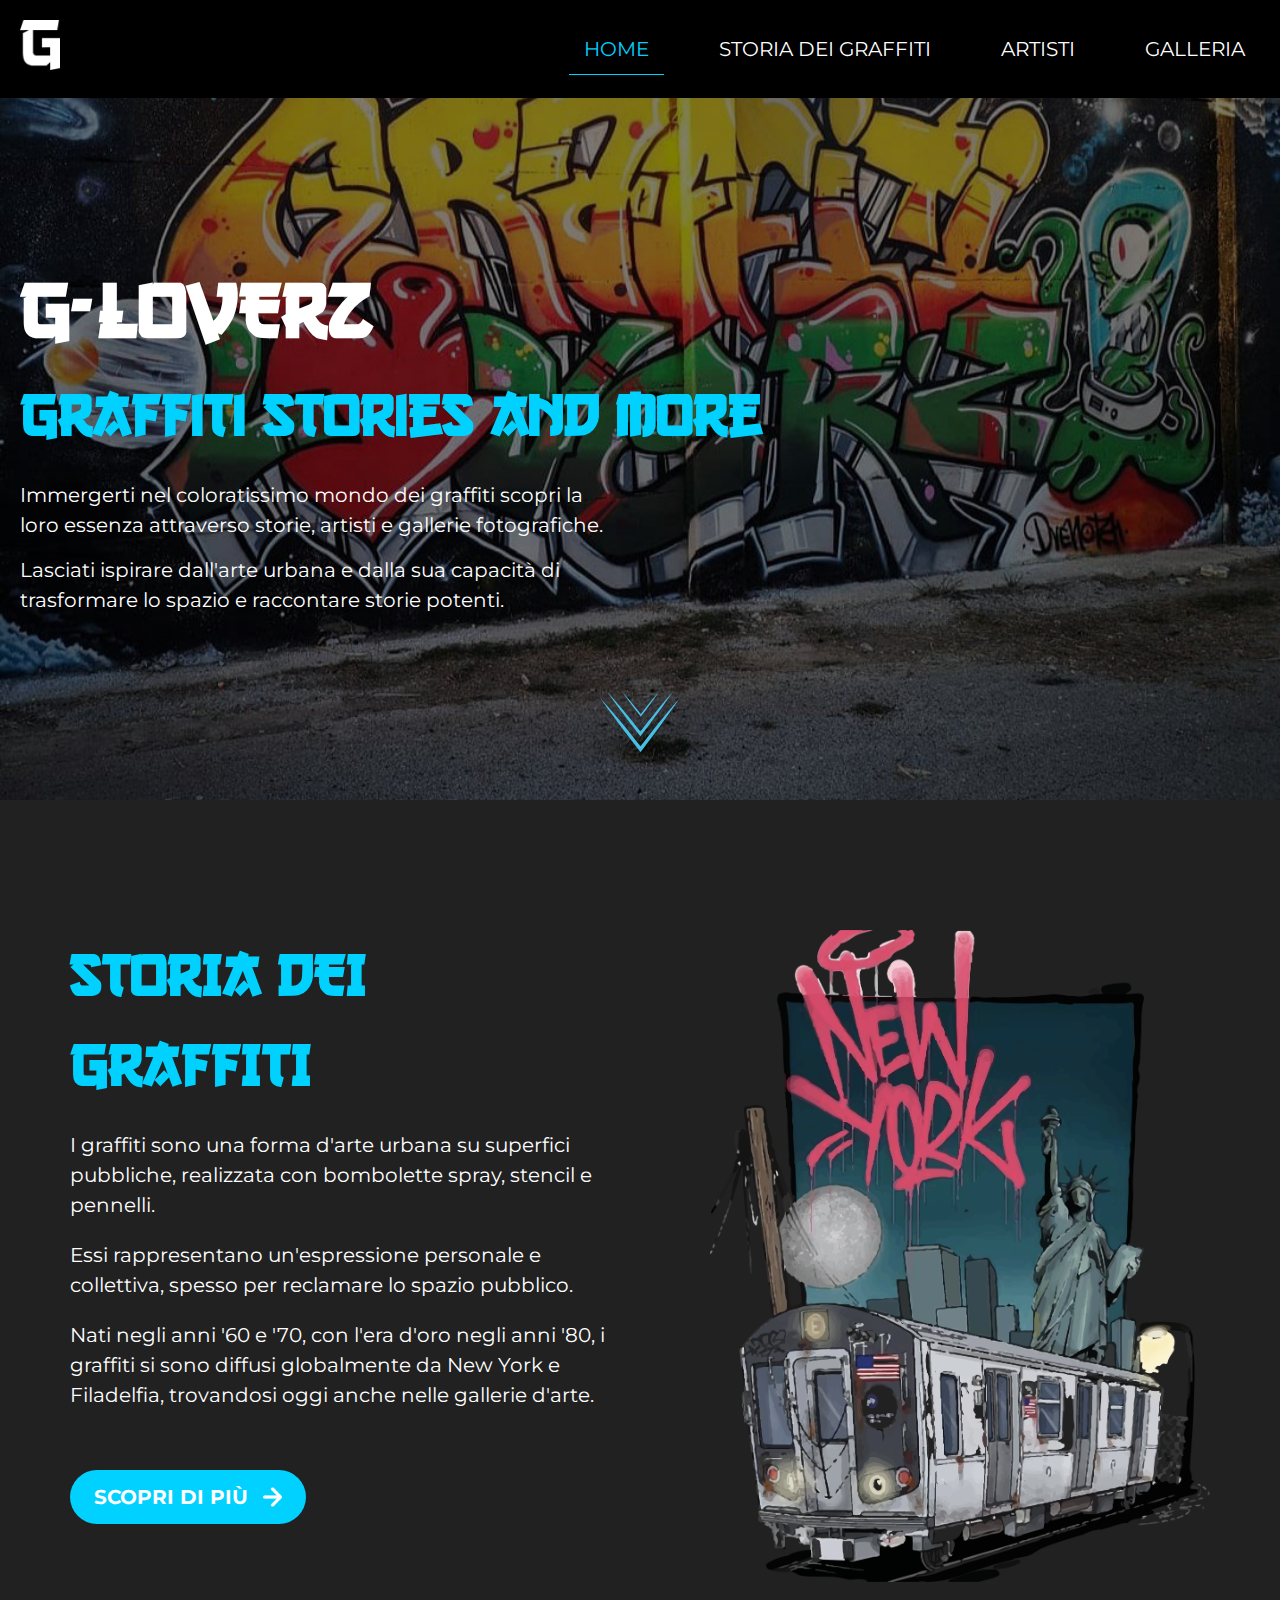
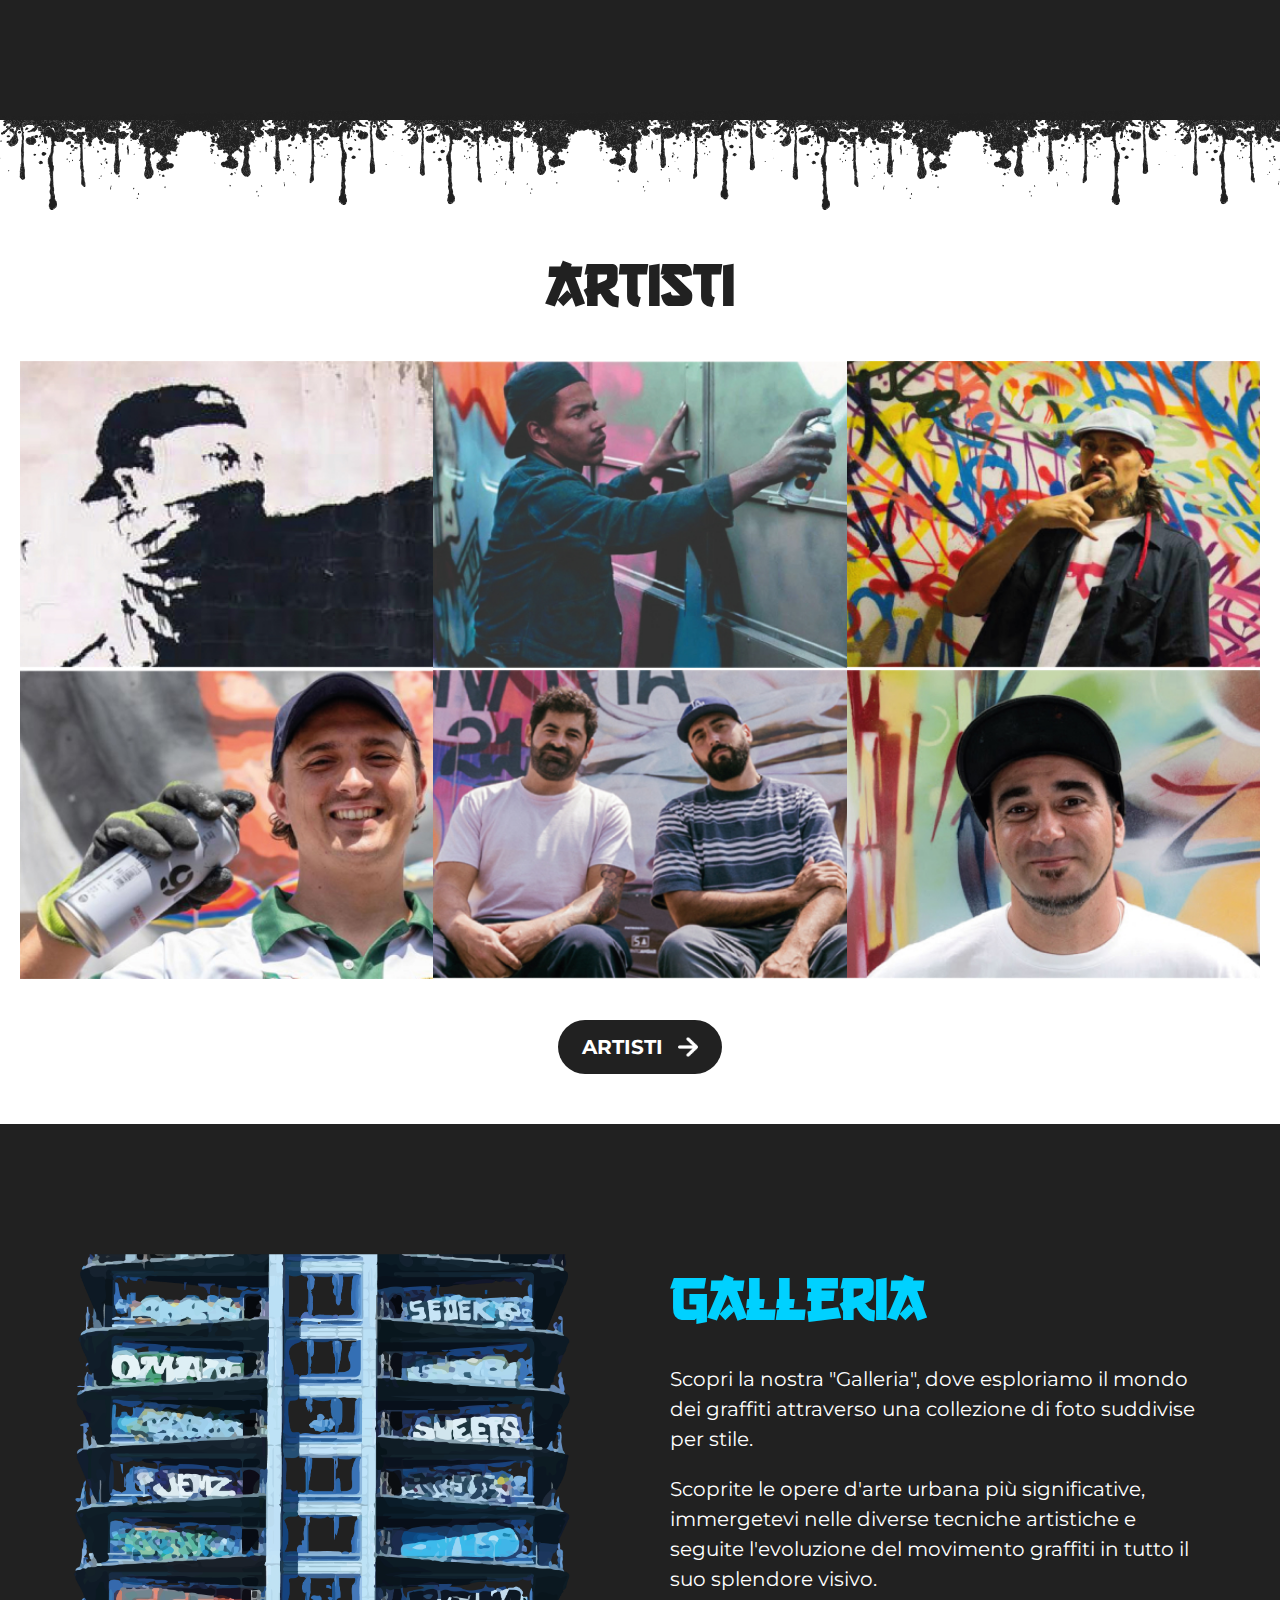
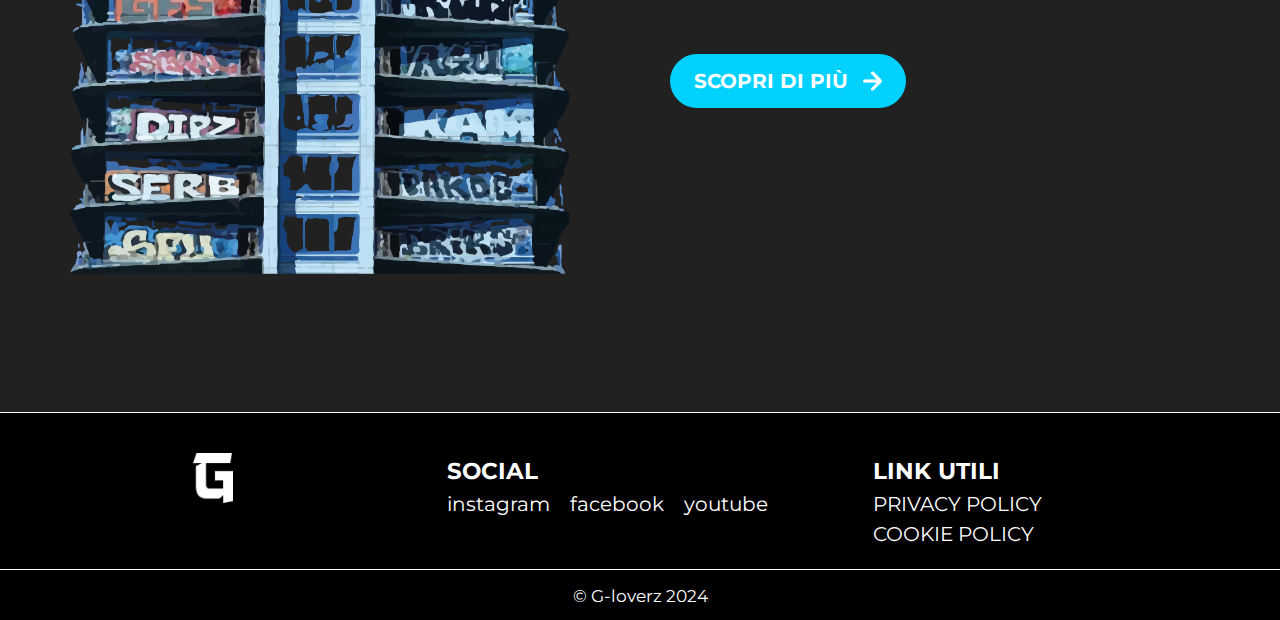
==== index.html @ 23b56a64 "Initial commit" ====
<!DOCTYPE html>
<html lang="en">

<head>
    <meta charset="UTF-8">
    <meta name="viewport" content="width=device-width, initial-scale=1.0">
    <title>G-Loverz</title>
    <link rel="preconnect" href="https://fonts.googleapis.com">
    <link rel="preconnect" href="https://fonts.gstatic.com" crossorigin>
    <link
        href="https://fonts.googleapis.com/css2?family=Inter:wght@100..900&family=Montserrat:ital,wght@0,100..900;1,100..900&display=swap"
        rel="stylesheet">
    <link rel="stylesheet" href="css/style.css">
</head>

<body>
    <header>
        <div class="container">
            <div class="inner-header">
                <div class="logo">
                    <a href="/"><img src="img/logo.png" alt=""></a>
                </div>
                <nav>
                    <ul class="menu">
                        <li class="menu-item active"><a href="">Home</a></li>
                        <li class="menu-item"><a href="">Storia dei graffiti</a></li>
                        <li class="menu-item"><a href="/artisti.html">Artisti</a></li>
                        <li class="menu-item"><a href="">Galleria</a></li>
                    </ul>
                </nav>
            </div>
        </div>

    </header>

    <main>
        <section class="hero">
            <div class="container">
                <div class="inner-container">
                    <h1 class="titolo">G-LOVERZ</h1>
                    <h2 class="slogan"> Graffiti stories and more</h2>
                    <div class="descrizione">
                        <p>Immergerti nel coloratissimo mondo dei graffiti
                            scopri la loro essenza attraverso storie, artisti
                            e gallerie fotografiche.
                        </p>
                        <p>Lasciati ispirare dall'arte urbana e dalla sua capacità
                            di trasformare lo spazio e raccontare storie potenti.
                        </p>
                        <a class="freccia" href="#sezione-2"><img src="img/Group1.svg" alt=""></a>
                    </div>
                </div>
            </div>
        </section>

        <section id="sezione-2">
            <div class="container">
                <div class="row">
                    <div class="col">
                        <h1 class="titolo2">STORIA DEI GRAFFITI</h1>
                        <p>I graffiti sono una forma d'arte urbana su superfici pubbliche, realizzata con bombolette
                            spray,
                            stencil
                            e pennelli.</p>
                        <p>Essi rappresentano un'espressione personale e collettiva, spesso per reclamare lo spazio
                            pubblico.</p>
                        <p> Nati negli anni '60 e '70, con l'era d'oro negli anni '80, i graffiti si sono diffusi
                            globalmente da New
                            York e Filadelfia, trovandosi oggi anche nelle gallerie d'arte.</p>
                        <a class="button primary" href="#"> <span>scopri di più</span> <img src="img/Vector.png"
                                alt=""></a>
                    </div>
                    <div class="col"><img width="500" src="img/newyork.png" alt=""></div>
                </div>
            </div>
        </section>

        <section class="s-artisti">
            <div class="container">
                <h1 class="t-artisti">artisti</h1>
                <div class="volti">
                    <div><img src="img/banksy.jpg" alt=""></div>
                    <div><img src="img/dondi.jpg" alt=""></div>
                    <div><img src="img/flycat.jpg" alt=""></div>
                    <div><img src="img/jorit.jpg" alt=""></div>
                    <div><img src="img/pichiavo.jpg" alt=""></div>
                    <div><img src="img/wany.jpg" alt=""></div>
                </div>
                <div class="button-center">
                    <a class="button black" href="/artisti.html"> <span>artisti</span> <img src="img/Vector.png"
                            alt=""></a>
                </div>
            </div>


        </section>

        <section id="sezione-4">
            <div class="container">
                <div class="row inverse">
                    <div class="col">
                        <h1 class="titolo2">galleria</h1>
                        <p>Scopri la nostra "Galleria", dove esploriamo il mondo dei graffiti attraverso una collezione
                            di foto suddivise per
                            stile. </p>
                        <p>Scoprite le opere d'arte urbana più significative, immergetevi nelle diverse tecniche
                            artistiche e seguite l'evoluzione del movimento graffiti in tutto il suo splendore visivo.
                        </p>
                        <a class="button primary" href="#"> <span>scopri di più</span> <img src="img/Vector.png"
                                alt=""></a>
                    </div>
                    <div class="col"><img width="500" src="img/palazzo.png" alt=""></div>
                </div>
            </div>
        </section>

      

    </main>
    <footer>
           
        <div class="row">
        
            <div class="col">
                <div class="logo">
                    <a href="/"><img src="img/logo.png" alt=""></a>
                </div>
            </div>
            <div class="col">
                <h3>social</h3>
                <div class="social-icons">
                    <a href="#">instagram</a>
                    <a href="#">facebook</a>
                    <a href="#">youtube</a>
                </div>
            </div>
            <div class="col">
                <h3>link utili</h3>
                <ul>
                    <li><a href="">PRIVACY POLICY</a></li>
                    <li><a href="">COOKIE POLICY</a></li>
                </ul>

            </div>
       
        </div> 
        <div class="row copyright">
            <p><small>© G-loverz 2024</small></p>
        </div>
    
</footer>


</body>

</html>
---- css/style.css ----
@font-face {
    font-family: "Gang of three";
    src: url('../font/go3v2.woff2');
}


* {
    margin: 0;
    padding: 0;
    box-sizing: border-box;
}



html {
    scroll-behavior: smooth;
}
html,
body {
    height: 100%;
}

body {
    font-family: 'Montserrat', sans-serif;
    font-size: 20px;
    line-height: 1.5;
}

h1,
h2,
h3,
h4,
h5,
h6 {
    font-family: 'Gang of three', sans-serif;
    font-weight: bold;
}

.container {
    max-width: 1400px;
    padding: 0 20px;
    margin: 0 auto;
}

a {
    text-decoration: none;
    color: #fff;
    ;
}


header {
    background-color: #000;
    position: fixed;
    width: 100%;
    top: 0 !important;
    z-index: 999;
}

.inner-header {
    display: flex;
    justify-content: space-between;
    align-items: center;
    padding: 20px 0;
}

.logo img {
    height: 50px;
}

.menu {
    list-style: none;
    display: flex;
    gap: 40px;
}



.menu-item a {
    padding: 10px 15px;
    text-transform: uppercase;
    display: block;
}

.menu-item a:hover {
    color: #00D1FF;
    border-bottom: 1px solid #00D1FF;

}

.menu-item.active a {
    color: #00D1FF;
    border-bottom: 1px solid #00D1FF;

}

.hero {
    min-height: 800px;
    background-color: #212121;
    padding-top: 100px;
    background-image: url("../img/pezzonota.jpg");
    background-size: cover;
    background-position: top center;
    position: relative;
    isolation: isolate;


}

.hero::before {
    content: "";
    width: 100%;
    height: 100%;
    background-color: rgba(0, 0, 0, 0.5);
    position: absolute;
    inset: 0;
    z-index: -1;
}


.titolo {
    color: #ffffff;
    font-size: 80px;
    margin-top: 150px;
}

.slogan {
    color: #00D1FF;
    font-size: 60px;
}

.descrizione {
    color: #ffffff;
    width: 600px;
    margin-top: 20px;


}

.descrizione p {
    margin-bottom: 15px;
}

.freccia img {
    width: 80px;
    height: 80px;

}

.freccia {
    animation: floating .5s ease-in-out infinite alternate;
    position: absolute;
    bottom: 30px;
    left: 50%;
    margin-left: -40px;
}

@keyframes floating {
    from {
        trannsform: translateY(0)
    }

    to {
        transform: translateY(-10px);
    }
}


#sezione-2,
#sezione-4 {
    background-color: #212121;
    padding: 80px 0;
    position: relative;
}

#sezione-2::before {
    content: "";
    width: 100%;
    background-image: url('../img/Group42.svg');
    background-size: contain;
    position: absolute;
    height: 100px;
    bottom: -90px;
}

.titolo2 {
    color: #00D1FF;
    font-size: 60px;


}


.row {
    display: flex;
}

.row.inverse {
    flex-direction: row-reverse;
}

.col {
    padding: 50px;
}

#sezione-2 p,
#sezione-4 p {
    margin: 20px 0;
    color: #fff;
}



.button {
    text-transform: uppercase;
    padding: 12px 24px;
    border-radius: 250px;
    font-weight: bold;
    display: inline-flex;
    align-items: center;
    margin-top: 40px;
}

.button.primary {
    background-color: #00D1FF;
}

.button img {
    margin-left: 15px;
    height: 20px;
}

.button.black {
    background-color: #212121;
}

.button-center {
    text-align: center;
}

/*inizio sessione artisti*/

.s-artisti {
    padding: 120px 0 50px 0;
}



.t-artisti {
    font-size: 60px;
    color: #212121;
    text-align: center;
    margin-bottom: 30px;
}

.volti {
    display: grid;
    grid-template-columns: repeat(3, 1fr);
}

.volti img {
    width: 100%;
    height: 100%;
    object-fit: cover;
}

footer {
    background-color: #000;
    border-top: 1px solid #fff;
    padding: 20px 0 0 0;
}

footer h3 {
    font-family: 'montserrat', sans-serif;
    text-transform: uppercase;
    color: #fff;

}


footer .col {
    flex: 1;
    padding: 20px;
}

footer .logo {
    text-align: center;
}



footer img {
    height: 50px;
}

footer ul {
    list-style: none;
}

.social-icons {
    display: flex;
    gap: 20px;
}

footer .copyright {
    border-top: 1px solid #fff;
    text-align: center;
    color: #fff;
    padding: 10px 0 !important;
}

footer .copyright p {
    width: 100%;
}

/* inizio sessione artisti*/

#paginaartisti .sezioneartisti {
    min-height: 600px;
    background-color: #212121;
    padding: 100px 50px;
    display: flex;
    flex-direction: column;
    justify-content: center;
    align-items: center;
    position: relative;
}

.sezioneartisti h1 {
    font-size: 60px;
    color: #00D1FF;
    padding-top: 50px;
}

.dondino {
    position: absolute;
    bottom: 0;
    left: 5%;
    height: ;


}

.sezioneartistidue {
    padding: 100px 0;
    min-height: 600px;
}

.artistidue {
    display: grid;
    grid-template-columns: repeat(3, 1fr);
    width: 900px;
    margin: 0 auto;
    gap: 20px
}

.artista {
    position: relative;
}

.artista .image {
    height: 300px;
    width: 300px;
}

.artista .image img {
    width: 100%;
    height: 100%;
    object-fit: cover;

}

.artista .nome {
    background-color: #000;
    color: #fff;
    text-align: center;
    padding: 20px;

}

.artista .nome h3 {
    font-family: montserrat, sans-serif !important;
}

.stretched-link ::after {
    position: absolute;
    inset: 0;
    z-index: 1;
    content: "";
}



/* pagina artista dedicata */


#paginaartista .s-uno {
    min-height: 550px;
    background-color: #212121;
    display: flex;
    justify-content: center;
    align-items: flex-end;
}


.col-5 {
    width: 50%;
    padding: 20px;
    position: relative;
}

.busto {
    position: absolute;
    bottom: -4px;
    width: 500px;
    left: 50%;
    margin-left: -200px;

}

.text-center {
    text-align: center;
}

.artist-name {
    color: #00D1FF;
    font-size: 60px;

}

.s-uno p {
    color: #fff;
    line-height: 1.5;
}

.s-due {
    padding: 100px 0;
}

.sfondo-nero {
    background-color: #212121;
    color: #fff;
}

.flex-column {
    display: flex;
    flex-direction: column;
}

.titolo-descrizione {
    color: #00D1FF;
    font-size: 60px;
    line-height: 1.2;
    padding-top: 60px;
}

.badge {
    background-color: #00D1FF;
    color: #fff;
    text-transform: uppercase;
    text-align: center;
    position: absolute;
    top: 0;
    left: 0;
    width: 150px;
    padding: 10px;
    border-radius: 0 250px 250px 0;
    font-weight: bold;

}

.s-due p {
    padding-top: 20px;
    line-height: 1.5;
}
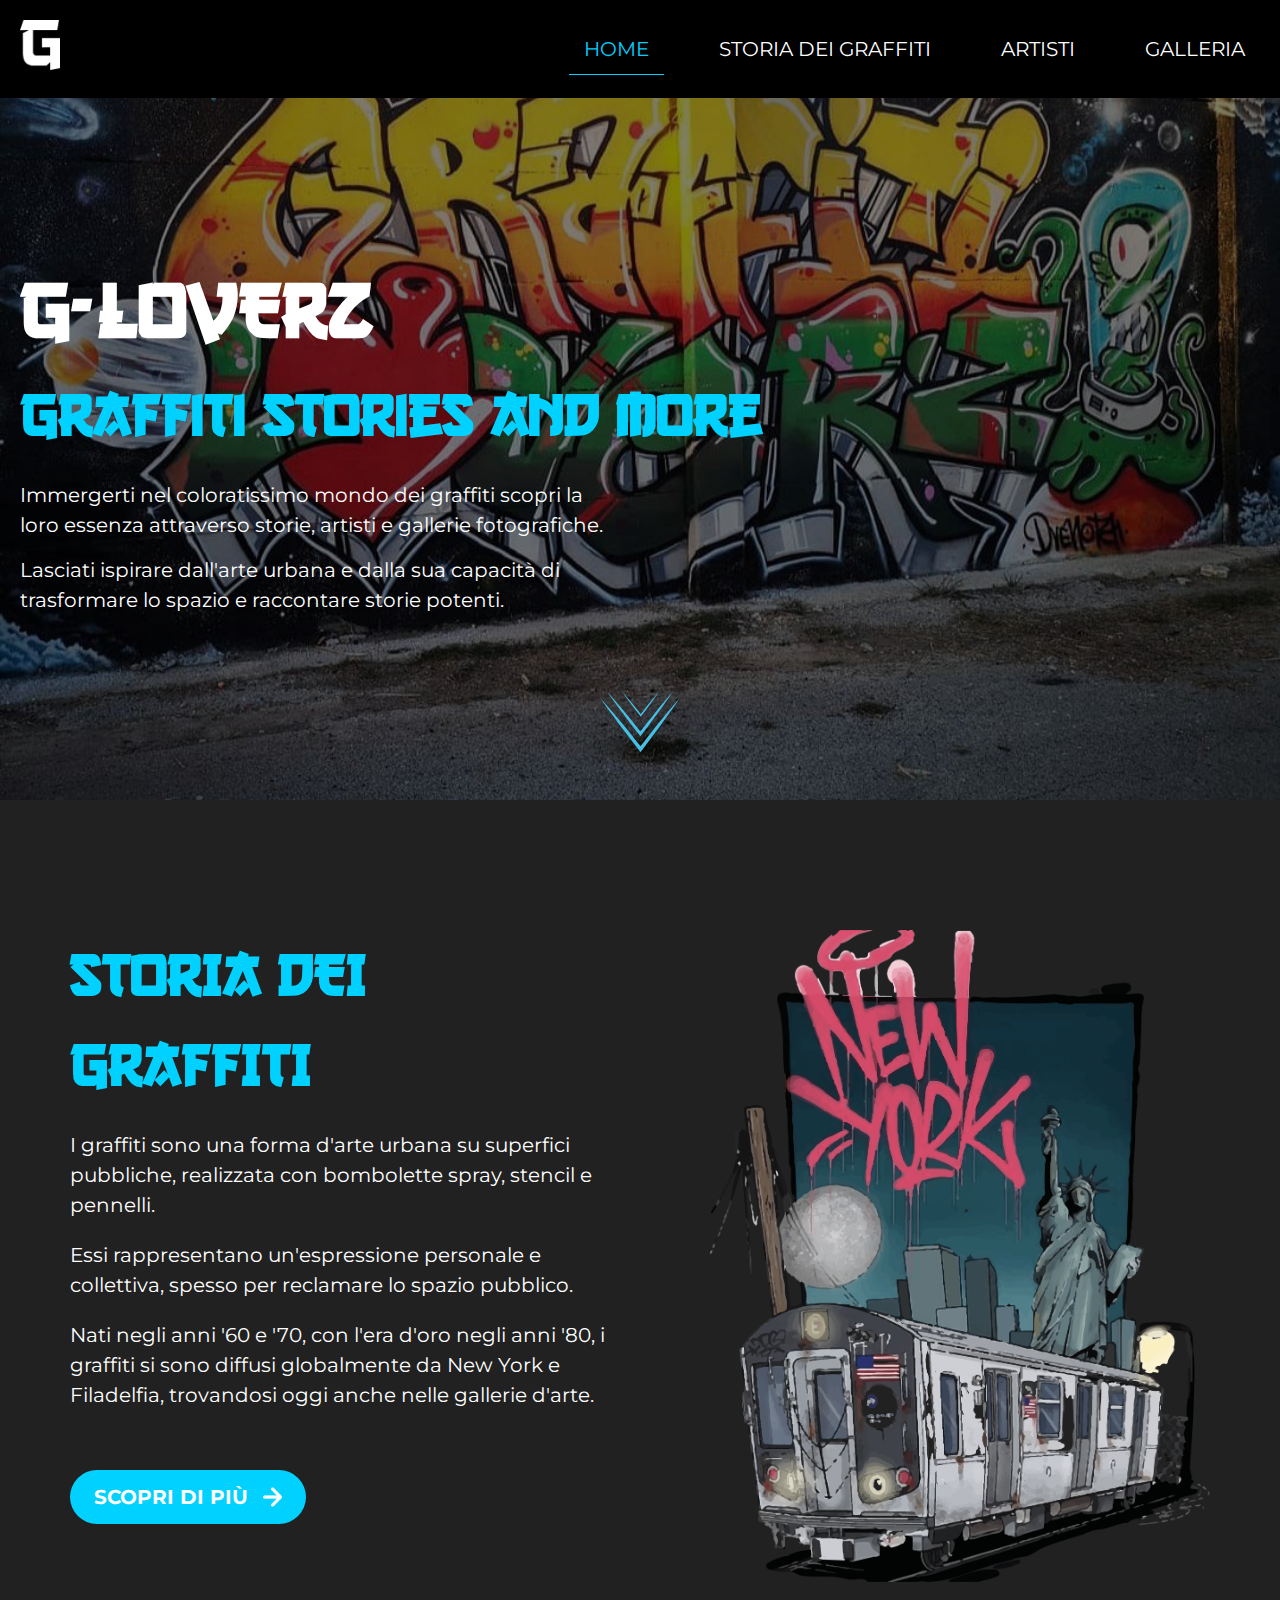
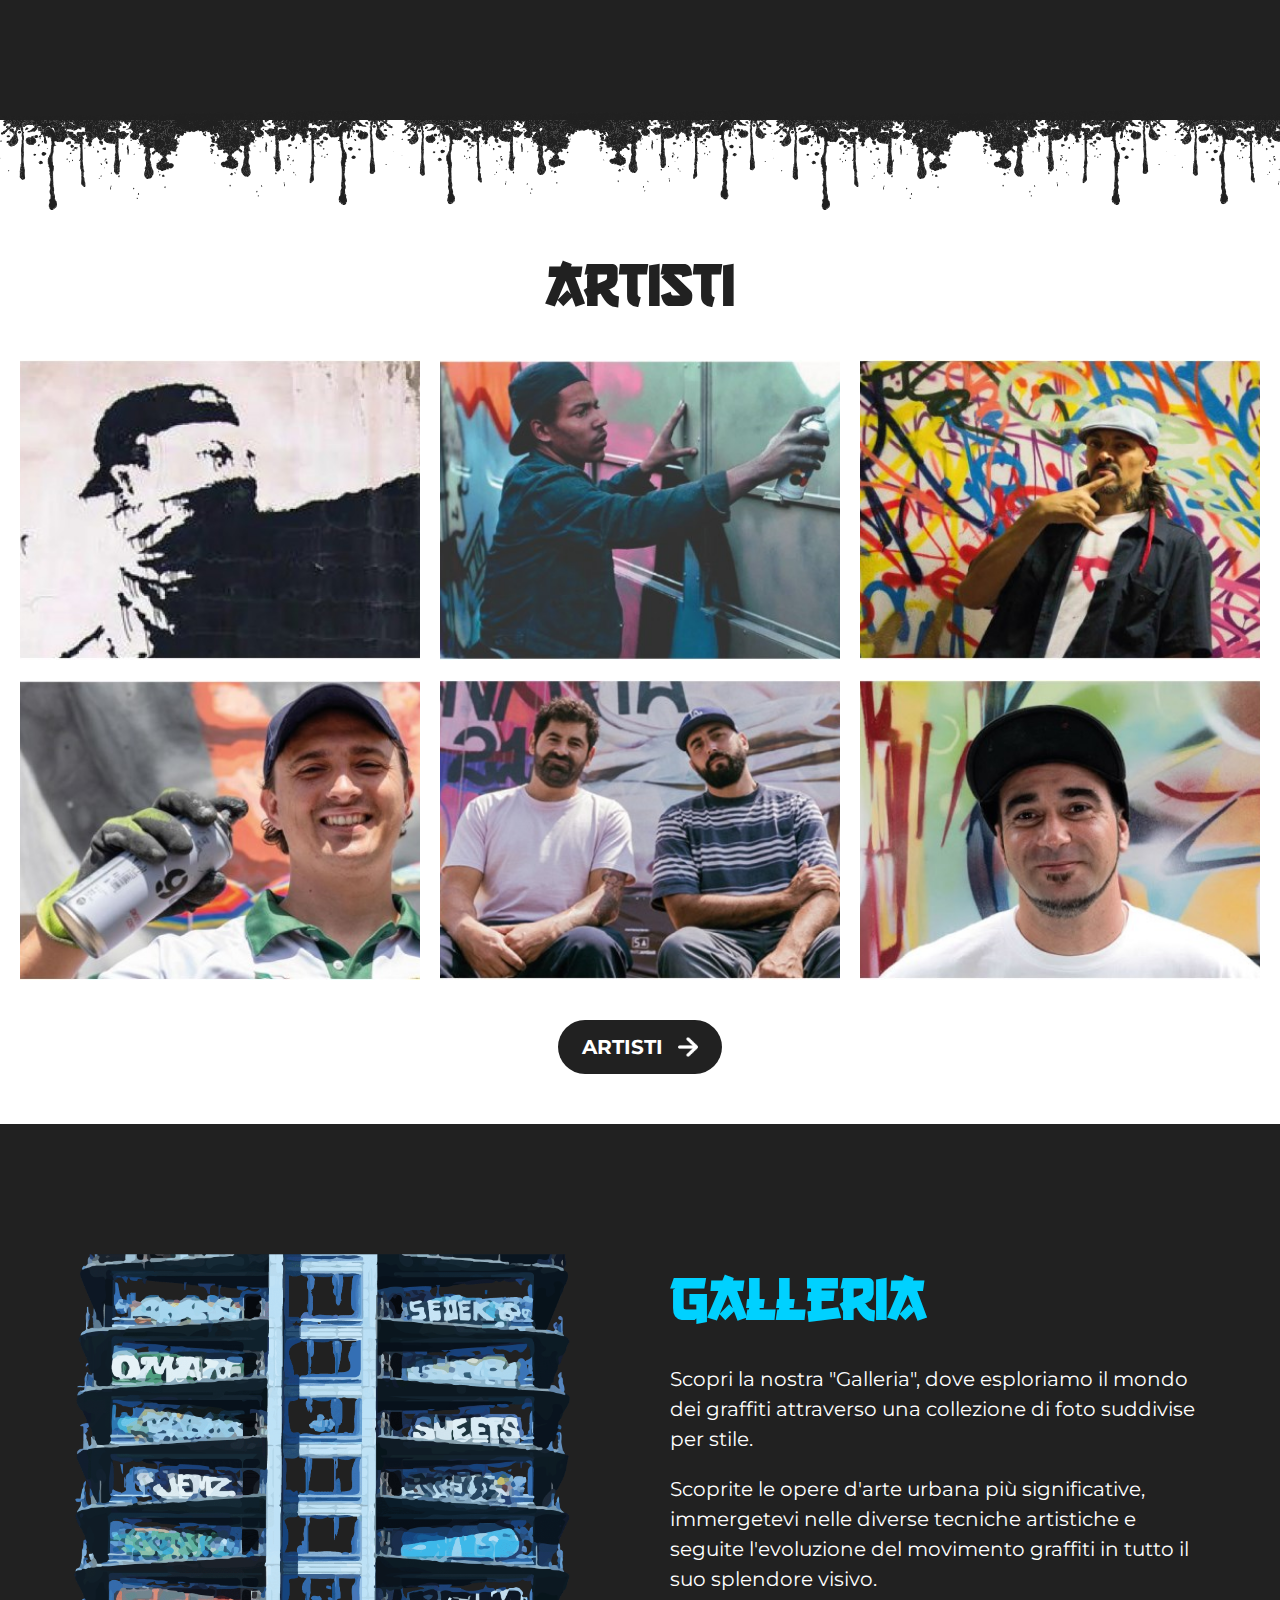
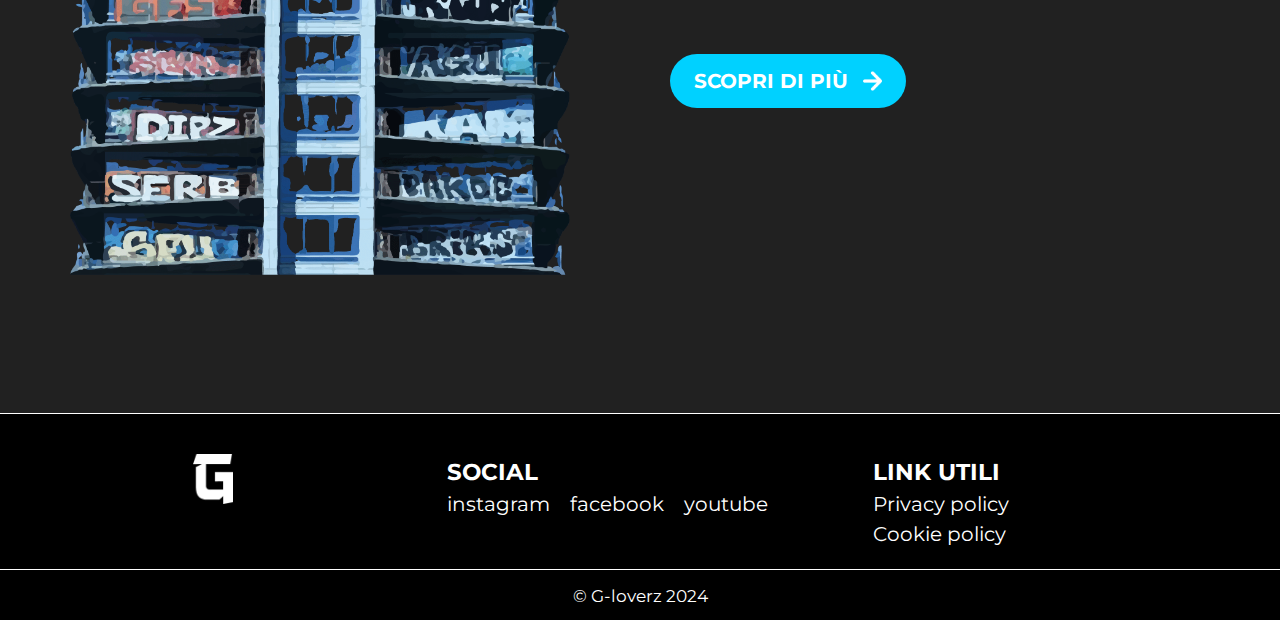
==== commit e432ed18: "responsive header - ridimensionate immagini" ====
--- a/index.html
+++ b/index.html
@@ -9,7 +9,7 @@
     <link rel="preconnect" href="https://fonts.gstatic.com" crossorigin>
     <link
         href="https://fonts.googleapis.com/css2?family=Inter:wght@100..900&family=Montserrat:ital,wght@0,100..900;1,100..900&display=swap"
-        rel="stylesheet">
+        rel="stylesheet" type="text/css">
     <link rel="stylesheet" href="css/style.css">
 </head>
 
@@ -20,14 +20,17 @@
                 <div class="logo">
                     <a href="/"><img src="img/logo.png" alt=""></a>
                 </div>
-                <nav>
+                <nav class="menu-nav">
                     <ul class="menu">
                         <li class="menu-item active"><a href="">Home</a></li>
-                        <li class="menu-item"><a href="">Storia dei graffiti</a></li>
-                        <li class="menu-item"><a href="/artisti.html">Artisti</a></li>
-                        <li class="menu-item"><a href="">Galleria</a></li>
+                        <li class="menu-item"><a href="storia.html">Storia dei graffiti</a></li>
+                        <li class="menu-item"><a href="artisti.html">Artisti</a></li>
+                        <li class="menu-item"><a href="galleria.html">Galleria</a></li>
                     </ul>
                 </nav>
+                <span class="hamburger" >
+                    <img src="img/uil_bars.png" onclick="openNav()" alt="">
+                </span>
             </div>
         </div>
 
@@ -67,10 +70,10 @@
                         <p> Nati negli anni '60 e '70, con l'era d'oro negli anni '80, i graffiti si sono diffusi
                             globalmente da New
                             York e Filadelfia, trovandosi oggi anche nelle gallerie d'arte.</p>
-                        <a class="button primary" href="#"> <span>scopri di più</span> <img src="img/Vector.png"
-                                alt=""></a>
+                        <a class="button primary" href="storia.html"> <span>scopri di più</span> <img
+                                src="img/home/Vector.png" alt=""></a>
                     </div>
-                    <div class="col"><img width="500" src="img/newyork.png" alt=""></div>
+                    <div class="col"><img width="500" src="img/home/newyork.png" alt=""></div>
                 </div>
             </div>
         </section>
@@ -79,15 +82,15 @@
             <div class="container">
                 <h1 class="t-artisti">artisti</h1>
                 <div class="volti">
-                    <div><img src="img/banksy.jpg" alt=""></div>
-                    <div><img src="img/dondi.jpg" alt=""></div>
-                    <div><img src="img/flycat.jpg" alt=""></div>
-                    <div><img src="img/jorit.jpg" alt=""></div>
-                    <div><img src="img/pichiavo.jpg" alt=""></div>
-                    <div><img src="img/wany.jpg" alt=""></div>
+                    <div><img src="img/home/banksy.jpg" alt=""></div>
+                    <div><img src="img/home/dondi.jpg" alt=""></div>
+                    <div><img src="img/home/flycat.jpg" alt=""></div>
+                    <div><img src="img/home/jorit.jpg" alt=""></div>
+                    <div><img src="img/home/pichiavo.jpg" alt=""></div>
+                    <div><img src="img/home/wany.jpg" alt=""></div>
                 </div>
                 <div class="button-center">
-                    <a class="button black" href="/artisti.html"> <span>artisti</span> <img src="img/Vector.png"
+                    <a class="button black" href="artisti.html"> <span>artisti</span> <img src="img/home/Vector.png"
                             alt=""></a>
                 </div>
             </div>
@@ -106,21 +109,21 @@
                         <p>Scoprite le opere d'arte urbana più significative, immergetevi nelle diverse tecniche
                             artistiche e seguite l'evoluzione del movimento graffiti in tutto il suo splendore visivo.
                         </p>
-                        <a class="button primary" href="#"> <span>scopri di più</span> <img src="img/Vector.png"
-                                alt=""></a>
+                        <a class="button primary" href="galleria.html"> <span>scopri di più</span> <img
+                                src="img/home/Vector.png" alt=""></a>
                     </div>
-                    <div class="col"><img width="500" src="img/palazzo.png" alt=""></div>
+                    <div class="col"><img width="500" src="img/home/palazzo.png" alt=""></div>
                 </div>
             </div>
         </section>
 
-      
+
 
     </main>
     <footer>
-           
+
         <div class="row">
-        
+
             <div class="col">
                 <div class="logo">
                     <a href="/"><img src="img/logo.png" alt=""></a>
@@ -137,20 +140,34 @@
             <div class="col">
                 <h3>link utili</h3>
                 <ul>
-                    <li><a href="">PRIVACY POLICY</a></li>
-                    <li><a href="">COOKIE POLICY</a></li>
+                    <li><a href="">Privacy policy</a></li>
+                    <li><a href="">Cookie policy</a></li>
                 </ul>
 
             </div>
-       
-        </div> 
+
+        </div>
         <div class="row copyright">
             <p><small>© G-loverz 2024</small></p>
         </div>
-    
-</footer>
 
+    </footer>
+    <div id="mynav" class="overlay">
+        <a href="javascript:void(0)" class="close-btn" onclick="closeNav()">&times;
+        </a>
+<div class="overlay-content">
+        <nav class="nav-overlay">
+            <ul class="menu-overlay">
+                <li class="menu-item active"><a href="">Home</a></li>
+                <li class="menu-item"><a href="storia.html">Storia dei graffiti</a></li>
+                <li class="menu-item"><a href="artisti.html">Artisti</a></li>
+                <li class="menu-item"><a href="galleria.html">Galleria</a></li>
+            </ul>
+        </nav>
+    </div>
 
+    </div>
+ <script src="js/main.js"></script>
 </body>
 
 </html>--- a/css/style.css
+++ b/css/style.css
@@ -15,6 +15,7 @@
 html {
     scroll-behavior: smooth;
 }
+
 html,
 body {
     height: 100%;
@@ -24,6 +25,8 @@
     font-family: 'Montserrat', sans-serif;
     font-size: 20px;
     line-height: 1.5;
+    position: relative;
+
 }
 
 h1,
@@ -68,7 +71,9 @@
     height: 50px;
 }
 
-.menu {
+
+
+.menu-nav .menu {
     list-style: none;
     display: flex;
     gap: 40px;
@@ -76,29 +81,33 @@
 
 
 
-.menu-item a {
+.menu-nav .menu-item a {
     padding: 10px 15px;
     text-transform: uppercase;
     display: block;
 }
 
-.menu-item a:hover {
+.menu-nav .menu-item a:hover {
     color: #00D1FF;
     border-bottom: 1px solid #00D1FF;
 
 }
 
-.menu-item.active a {
+.menu-nav .menu-item.active a {
     color: #00D1FF;
     border-bottom: 1px solid #00D1FF;
 
+}
+
+.hamburger {
+    display: none;
 }
 
 .hero {
     min-height: 800px;
     background-color: #212121;
     padding-top: 100px;
-    background-image: url("../img/pezzonota.jpg");
+    background-image: url("../img/home/pezzonota.jpg");
     background-size: cover;
     background-position: top center;
     position: relative;
@@ -176,7 +185,7 @@
 #sezione-2::before {
     content: "";
     width: 100%;
-    background-image: url('../img/Group42.svg');
+    background-image: url('../img/home/Group42.svg');
     background-size: contain;
     position: absolute;
     height: 100px;
@@ -256,6 +265,7 @@
 .volti {
     display: grid;
     grid-template-columns: repeat(3, 1fr);
+    gap: 20px;
 }
 
 .volti img {
@@ -316,7 +326,7 @@
 /* inizio sessione artisti*/
 
 #paginaartisti .sezioneartisti {
-    min-height: 600px;
+    max-width: 100%;
     background-color: #212121;
     padding: 100px 50px;
     display: flex;
@@ -400,6 +410,7 @@
     display: flex;
     justify-content: center;
     align-items: flex-end;
+    overflow: hidden;
 }
 
 
@@ -411,13 +422,19 @@
 
 .busto {
     position: absolute;
-    bottom: -4px;
-    width: 500px;
+    bottom: -10px;
+    max-width: 100%;
     left: 50%;
     margin-left: -200px;
 
 }
 
+.busto img {
+    width: 100%;
+    height: 100%;
+    object-fit: contain;
+}
+
 .text-center {
     text-align: center;
 }
@@ -428,9 +445,11 @@
 
 }
 
-.s-uno p {
+
+.bio {
     color: #fff;
     line-height: 1.5;
+    padding-bottom: 50px;
 }
 
 .s-due {
@@ -469,7 +488,178 @@
 
 }
 
+
 .s-due p {
     padding-top: 20px;
     line-height: 1.5;
+}
+
+.badge p {
+    padding: 0
+}
+
+
+
+/* inizio galleria */
+
+#pagina-galleria .cover {
+    background-color: #212121;
+    height: 600px;
+    color: #00D1FF;
+    font-size: 60px;
+    display: flex;
+    align-items: center;
+    justify-content: center;
+}
+
+.raccolta-foto {
+    color: #fff;
+    font-weight: bold;
+    text-transform: uppercase;
+    padding: 100px 0;
+
+
+}
+
+.filtri {
+    display: flex;
+    gap: 80px;
+    justify-content: center;
+    align-items: center;
+    padding-bottom: 100px;
+
+}
+
+.filtri li {
+    background-color: #000000;
+    padding: 12px 20px;
+
+
+}
+
+.item.active {
+    background-color: #00D1FF;
+}
+
+.galleria {
+    display: grid;
+    gap: 20px;
+    grid-template-columns: repeat(3, 1fr);
+}
+
+.galleria .image {
+    height: 400px;
+
+}
+
+.galleria img {
+    height: 100%;
+    width: 100%;
+    object-fit: cover;
+}
+
+.hide {
+    display: none;
+}
+
+/* modal */
+
+.modal {
+    display: none;
+    position: fixed;
+    z-index: 9999;
+    left: 0;
+    top: 0;
+    width: 100%;
+    height: 100%;
+    overflow: auto;
+    background-color: rgba(0, 0, 0, 0.8);
+}
+
+.close {
+    color: #fff;
+    position: absolute;
+    top: 20px;
+    right: 30px;
+    font-size: 30px;
+    font-weight: bold;
+    cursor: pointer;
+}
+
+.modal-content {
+    display: flex;
+    justify-content: center;
+    align-items: center;
+    height: 100%;
+}
+
+.modal img {
+    max-width: 80%;
+    max-height: 80%;
+}
+
+
+.overlay {
+display: none;
+    position: fixed;
+    z-index: 9999;
+    left: 0;
+    top: 0;
+    width: 100%;
+    height: 100%;
+    overflow: auto;
+    background-color: #000;
+}
+
+.overlay-content {
+    display: flex;
+    width: 100%;
+    height: 100%;
+    justify-content: center;
+    align-items: center;
+}
+
+.overlay .menu-item a {
+    font-size: 36px;
+    padding: 20px 0;
+    display: block;
+}
+
+.overlay .menu-item a:hover {
+
+    color: #00D1FF;
+    border-bottom: 1px solid #00D1FF;
+
+
+}
+
+.overlay .menu-item.active a{
+    color: #00D1FF;
+    border-bottom: 1px solid #00D1FF;
+ 
+}
+
+.overlay .menu-overlay {
+    list-style: none;
+
+}
+
+.close-btn {
+    position: absolute;
+    font-size: 32px;
+    right: 30px;
+    top: 30px;
+
+}
+
+/* responsive */
+
+@media (max-width:768px) {
+    .menu-nav {
+        display: none;
+    }
+
+    .hamburger {
+        display: block;
+    }
 }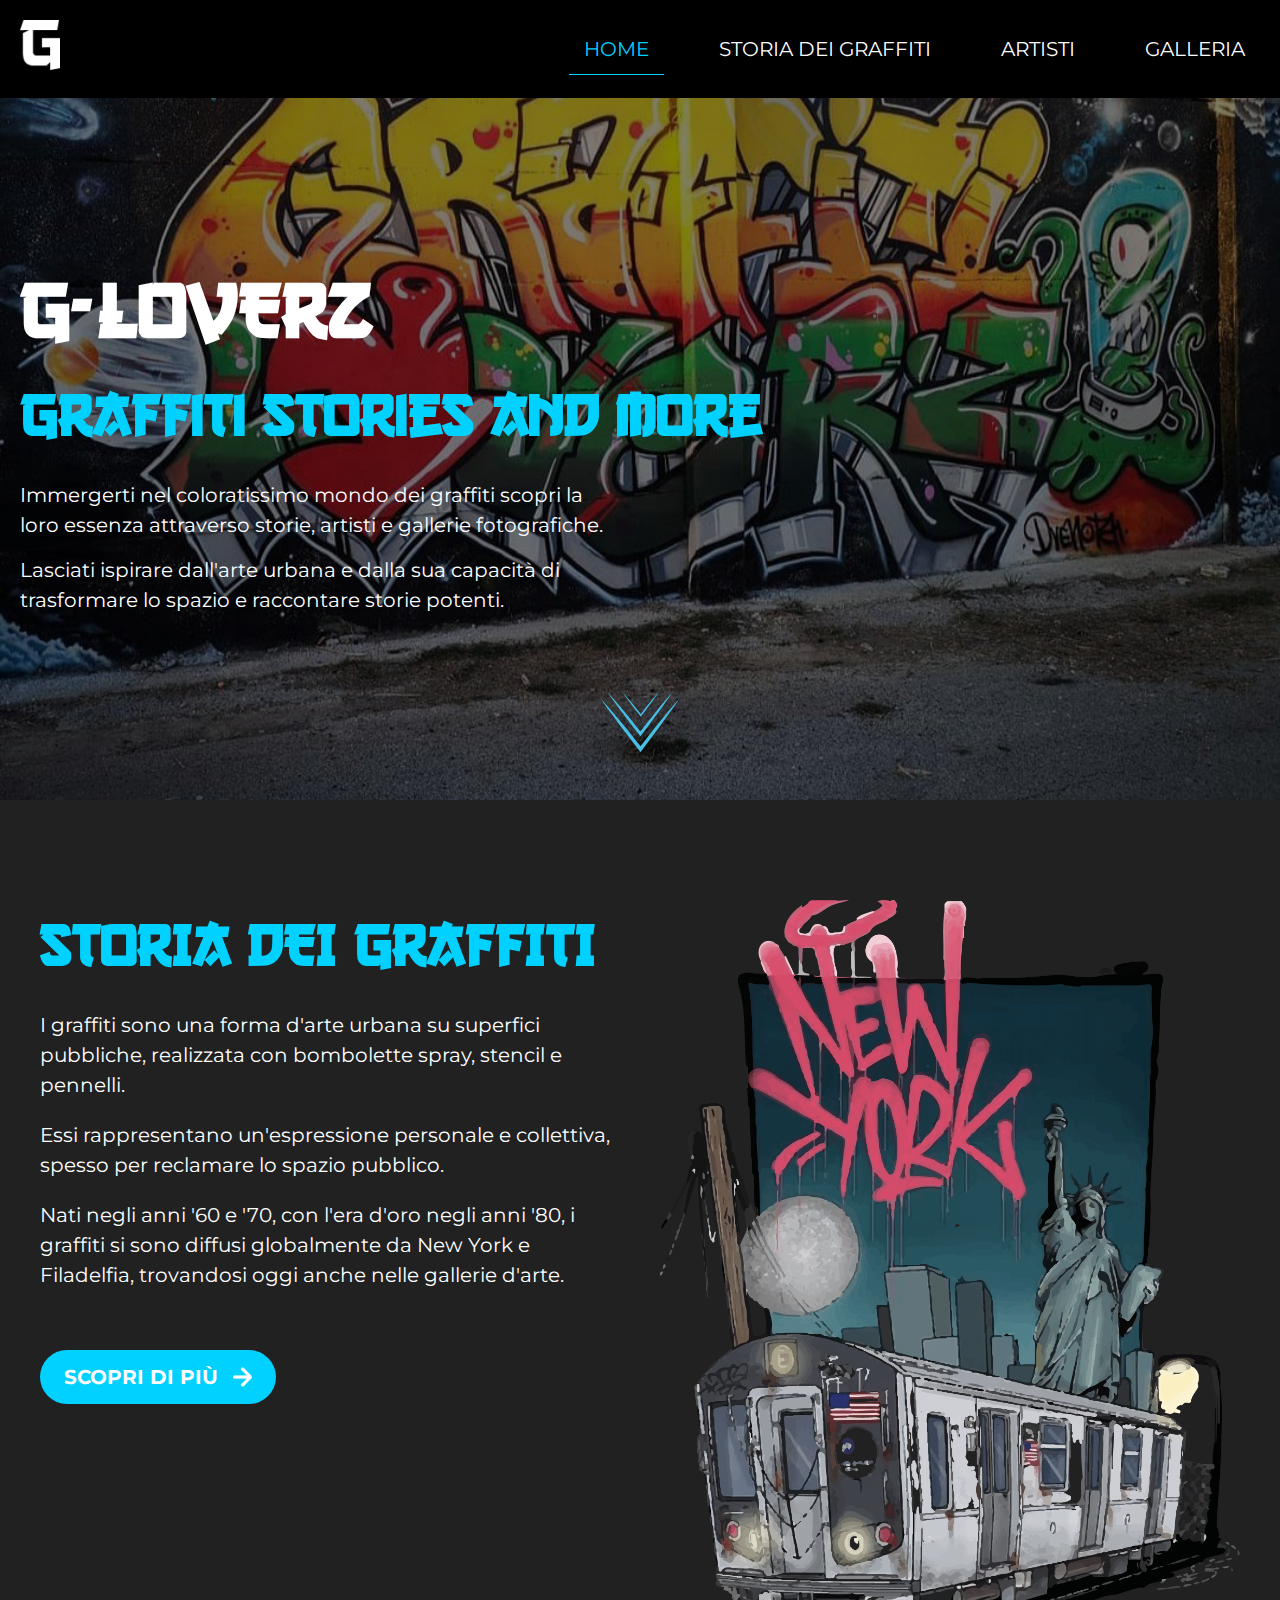
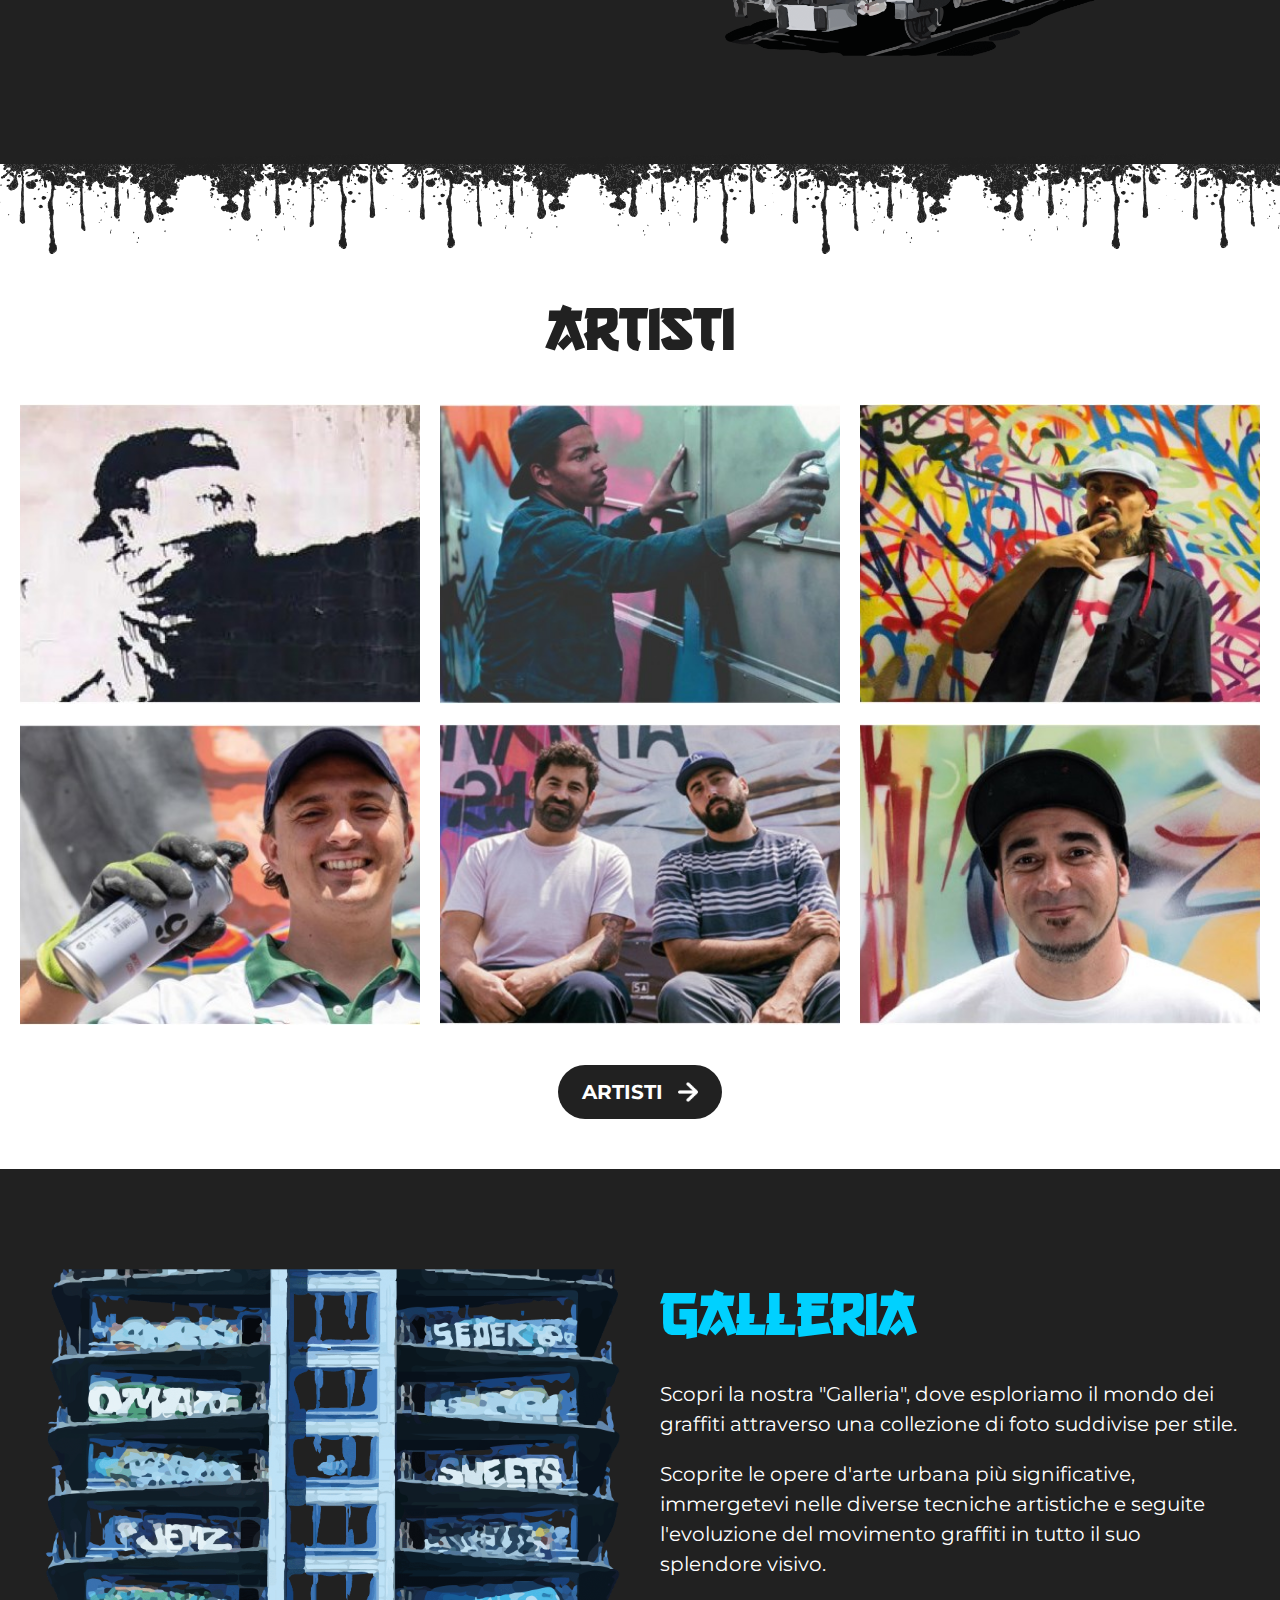
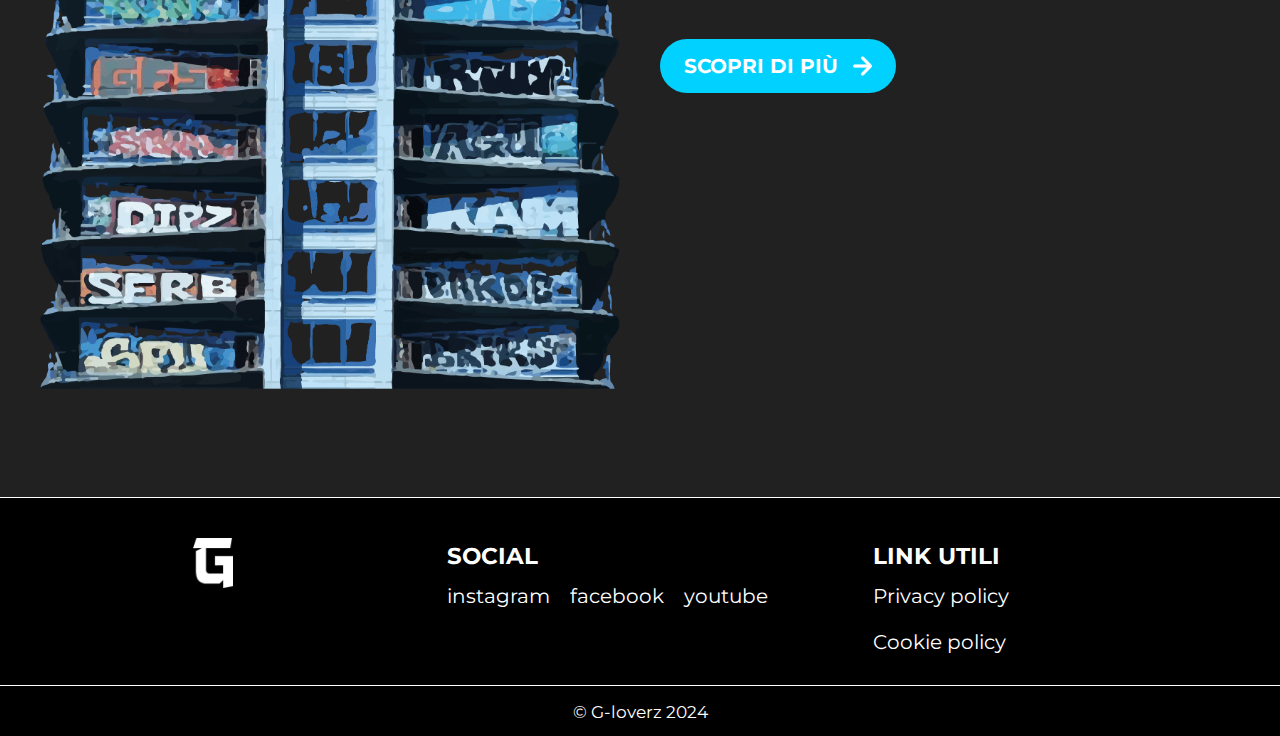
==== commit 7507fcb7: "responsive - fix link nav" ====
--- a/index.html
+++ b/index.html
@@ -18,17 +18,17 @@
         <div class="container">
             <div class="inner-header">
                 <div class="logo">
-                    <a href="/"><img src="img/logo.png" alt=""></a>
+                    <a href="./"><img src="img/logo.png" alt=""></a>
                 </div>
                 <nav class="menu-nav">
                     <ul class="menu">
-                        <li class="menu-item active"><a href="">Home</a></li>
+                        <li class="menu-item active"><a href="./">Home</a></li>
                         <li class="menu-item"><a href="storia.html">Storia dei graffiti</a></li>
                         <li class="menu-item"><a href="artisti.html">Artisti</a></li>
                         <li class="menu-item"><a href="galleria.html">Galleria</a></li>
                     </ul>
                 </nav>
-                <span class="hamburger" >
+                <span class="hamburger">
                     <img src="img/uil_bars.png" onclick="openNav()" alt="">
                 </span>
             </div>
@@ -59,7 +59,7 @@
         <section id="sezione-2">
             <div class="container">
                 <div class="row">
-                    <div class="col">
+                    <div class="col col-50">
                         <h1 class="titolo2">STORIA DEI GRAFFITI</h1>
                         <p>I graffiti sono una forma d'arte urbana su superfici pubbliche, realizzata con bombolette
                             spray,
@@ -73,14 +73,14 @@
                         <a class="button primary" href="storia.html"> <span>scopri di più</span> <img
                                 src="img/home/Vector.png" alt=""></a>
                     </div>
-                    <div class="col"><img width="500" src="img/home/newyork.png" alt=""></div>
+                    <div class="col col-50"><img width="100%" src="img/home/newyork.png" alt=""></div>
                 </div>
             </div>
         </section>
 
         <section class="s-artisti">
             <div class="container">
-                <h1 class="t-artisti">artisti</h1>
+                <h2 class="t-artisti">artisti</h2>
                 <div class="volti">
                     <div><img src="img/home/banksy.jpg" alt=""></div>
                     <div><img src="img/home/dondi.jpg" alt=""></div>
@@ -101,7 +101,7 @@
         <section id="sezione-4">
             <div class="container">
                 <div class="row inverse">
-                    <div class="col">
+                    <div class="col col-50">
                         <h1 class="titolo2">galleria</h1>
                         <p>Scopri la nostra "Galleria", dove esploriamo il mondo dei graffiti attraverso una collezione
                             di foto suddivise per
@@ -112,7 +112,7 @@
                         <a class="button primary" href="galleria.html"> <span>scopri di più</span> <img
                                 src="img/home/Vector.png" alt=""></a>
                     </div>
-                    <div class="col"><img width="500" src="img/home/palazzo.png" alt=""></div>
+                    <div class="col col-50"><img width="100%" src="img/home/palazzo.png" alt=""></div>
                 </div>
             </div>
         </section>
@@ -124,22 +124,25 @@
 
         <div class="row">
 
-            <div class="col">
+            <div class="col col-33">
                 <div class="logo">
-                    <a href="/"><img src="img/logo.png" alt=""></a>
+                    <a href="./"><img src="img/logo.png" alt=""></a>
                 </div>
             </div>
-            <div class="col">
+            <div class=" col col-33">
                 <h3>social</h3>
-                <div class="social-icons">
-                    <a href="#">instagram</a>
-                    <a href="#">facebook</a>
-                    <a href="#">youtube</a>
-                </div>
+
+                <ul class="social-icons">
+                    <li><a href="#">instagram</a></li>
+                    <li><a href="#">facebook</a></li>
+                    <li> <a href="#">youtube</a></li>
+                </ul>
+
+
             </div>
-            <div class="col">
+            <div class="col col-33">
                 <h3>link utili</h3>
-                <ul>
+                <ul class="link-utili">
                     <li><a href="">Privacy policy</a></li>
                     <li><a href="">Cookie policy</a></li>
                 </ul>
@@ -155,19 +158,21 @@
     <div id="mynav" class="overlay">
         <a href="javascript:void(0)" class="close-btn" onclick="closeNav()">&times;
         </a>
-<div class="overlay-content">
-        <nav class="nav-overlay">
-            <ul class="menu-overlay">
-                <li class="menu-item active"><a href="">Home</a></li>
-                <li class="menu-item"><a href="storia.html">Storia dei graffiti</a></li>
-                <li class="menu-item"><a href="artisti.html">Artisti</a></li>
-                <li class="menu-item"><a href="galleria.html">Galleria</a></li>
-            </ul>
-        </nav>
-    </div>
+        <div class="overlay-content">
+            <nav class="nav-overlay">
+                <ul class="menu-overlay">
+                    <li class="menu-item active"><a href="./">Home</a></li>
+                    <li class="menu-item"><a href="storia.html">Storia dei graffiti</a></li>
+                    <li class="menu-item"><a href="artisti.html">Artisti</a></li>
+                    <li class="menu-item"><a href="galleria.html">Galleria</a></li>
+                </ul>
+            </nav>
+        </div>
 
     </div>
- <script src="js/main.js"></script>
+    <script src="js/main.js"></script>
+
+
 </body>
 
 </html>--- a/css/style.css
+++ b/css/style.css
@@ -140,7 +140,7 @@
 
 .descrizione {
     color: #ffffff;
-    width: 600px;
+    max-width: 600px;
     margin-top: 20px;
 
 
@@ -202,6 +202,7 @@
 
 .row {
     display: flex;
+    flex-wrap: wrap;
 }
 
 .row.inverse {
@@ -209,7 +210,20 @@
 }
 
 .col {
-    padding: 50px;
+    padding: 20px;
+}
+
+.col-50{
+    width: 50%;
+
+}
+
+.col-60 {
+    width: 60%;
+}
+
+.col-40 {
+    width: 40%;
 }
 
 #sezione-2 p,
@@ -247,7 +261,7 @@
     text-align: center;
 }
 
-/*inizio sessione artisti*/
+/*inizio sezione artisti*/
 
 .s-artisti {
     padding: 120px 0 50px 0;
@@ -289,8 +303,12 @@
 
 
 footer .col {
-    flex: 1;
+    
     padding: 20px;
+}
+
+.col-33 {
+    width: 33.33%;
 }
 
 footer .logo {
@@ -309,8 +327,22 @@
 
 .social-icons {
     display: flex;
-    gap: 20px;
-}
+
+}
+ .link-utili a {
+    padding: 8px 0;
+    display: block; 
+    
+
+ }
+
+.social-icons a {
+    padding: 8px 0;
+    display: block;
+    margin-right: 20px;
+}
+
+
 
 footer .copyright {
     border-top: 1px solid #fff;
@@ -352,25 +384,27 @@
 }
 
 .sezioneartistidue {
-    padding: 100px 0;
+    padding: 100px 20px;
     min-height: 600px;
 }
 
 .artistidue {
     display: grid;
     grid-template-columns: repeat(3, 1fr);
-    width: 900px;
+    max-width: 900px;
     margin: 0 auto;
     gap: 20px
 }
 
 .artista {
     position: relative;
+    
 }
 
 .artista .image {
     height: 300px;
     width: 300px;
+    width: 100%;
 }
 
 .artista .image img {
@@ -523,16 +557,21 @@
 
 .filtri {
     display: flex;
-    gap: 80px;
-    justify-content: center;
+    gap: 20px;
     align-items: center;
     padding-bottom: 100px;
-
-}
+    flex-wrap: wrap;
+    justify-content: center;
+    
+    }
+
 
 .filtri li {
     background-color: #000000;
     padding: 12px 20px;
+    width: 300px;
+    text-align: center;
+
 
 
 }
@@ -652,6 +691,79 @@
 
 }
 
+/* inizio storia dei graffiti */
+
+#pagina-storia .cover {
+    background-color: #212121;
+    background-image: url(../img/storia/tunnel.jpg);
+    background-size:cover;
+    background-position: bottom center;
+    height: 600px;
+    color: #00D1FF;
+    font-size: 60px;
+    display: flex;
+    align-items: center;
+    justify-content: center;
+    position: relative;
+    isolation: isolate;
+
+}
+
+#pagina-storia .w5 {
+   background-color: #212121;
+   color: #fff;
+   padding: 50px 0;
+
+}
+
+  #pagina-storia .cover::before {
+    content: "";
+    width: 100%;
+    height: 100%;
+    background-color: rgba(0, 0, 0, 0.5);
+    position: absolute;
+    inset: 0;
+    z-index: -1;
+}
+
+.w5 h2 {
+    color: #00D1FF;
+    font-size: 40px;
+
+}
+
+.graffiti-moviment h2 {
+    margin-bottom: 32px;
+}
+
+.graffiti-moviment p{
+    margin-bottom: 20px;
+    line-height: 1.5;
+
+
+}
+
+.img-fluid {
+    max-width: 100%;
+    max-height: 600px;
+    margin: auto;
+    display: block;
+}
+
+
+.p-100{
+    padding: 100px 0;
+}
+
+.w-space {
+    min-height: 500px;
+}
+
+.w-space p {
+    margin-bottom: 30px;
+}
+
+
 /* responsive */
 
 @media (max-width:768px) {
@@ -662,4 +774,84 @@
     .hamburger {
         display: block;
     }
+
+    .col-50, .col-33, .col-60, .col-40 {
+        width: 100%;
+    }
+
+    .titolo {
+        font-size: 60px;
+        margin-top: 50px;
+    }
+
+    .slogan {
+        font-size: 40px;
+    }
+
+    .freccia {
+       margin-left: -35px;
+    }
+.freccia img {
+    width:70px ;
+    height:70px ;
+}
+
+.titolo2{
+    font-size: 40px;
+}
+
+.volti {
+    grid-template-columns: 1fr;
+}
+
+.t-artisti {
+    font-size: 40px;
+}
+
+footer .logo {
+    text-align: left;
+}
+.social-icons {
+    display: block;
+}
+
+.social-icons a {
+    margin-right: 0;
+}
+
+.dondino {
+    display: none;
+}
+
+
+.sezioneartisti h1{
+font-size: 40px;
+}
+
+.artistidue {
+    grid-template-columns: 1fr;
+}
+
+.galleria {
+    grid-template-columns: 1fr;
+}
+
+#pagina-galleria .cover {
+    font-size: 40px;
+}
+
+
+.filtri li {
+    width: 100%;
+}
+
+#sezione-2::before {
+    background-repeat: no-repeat;
+
+}
+
+.cover h2 {
+    font-size: 40px;
+}
+
 }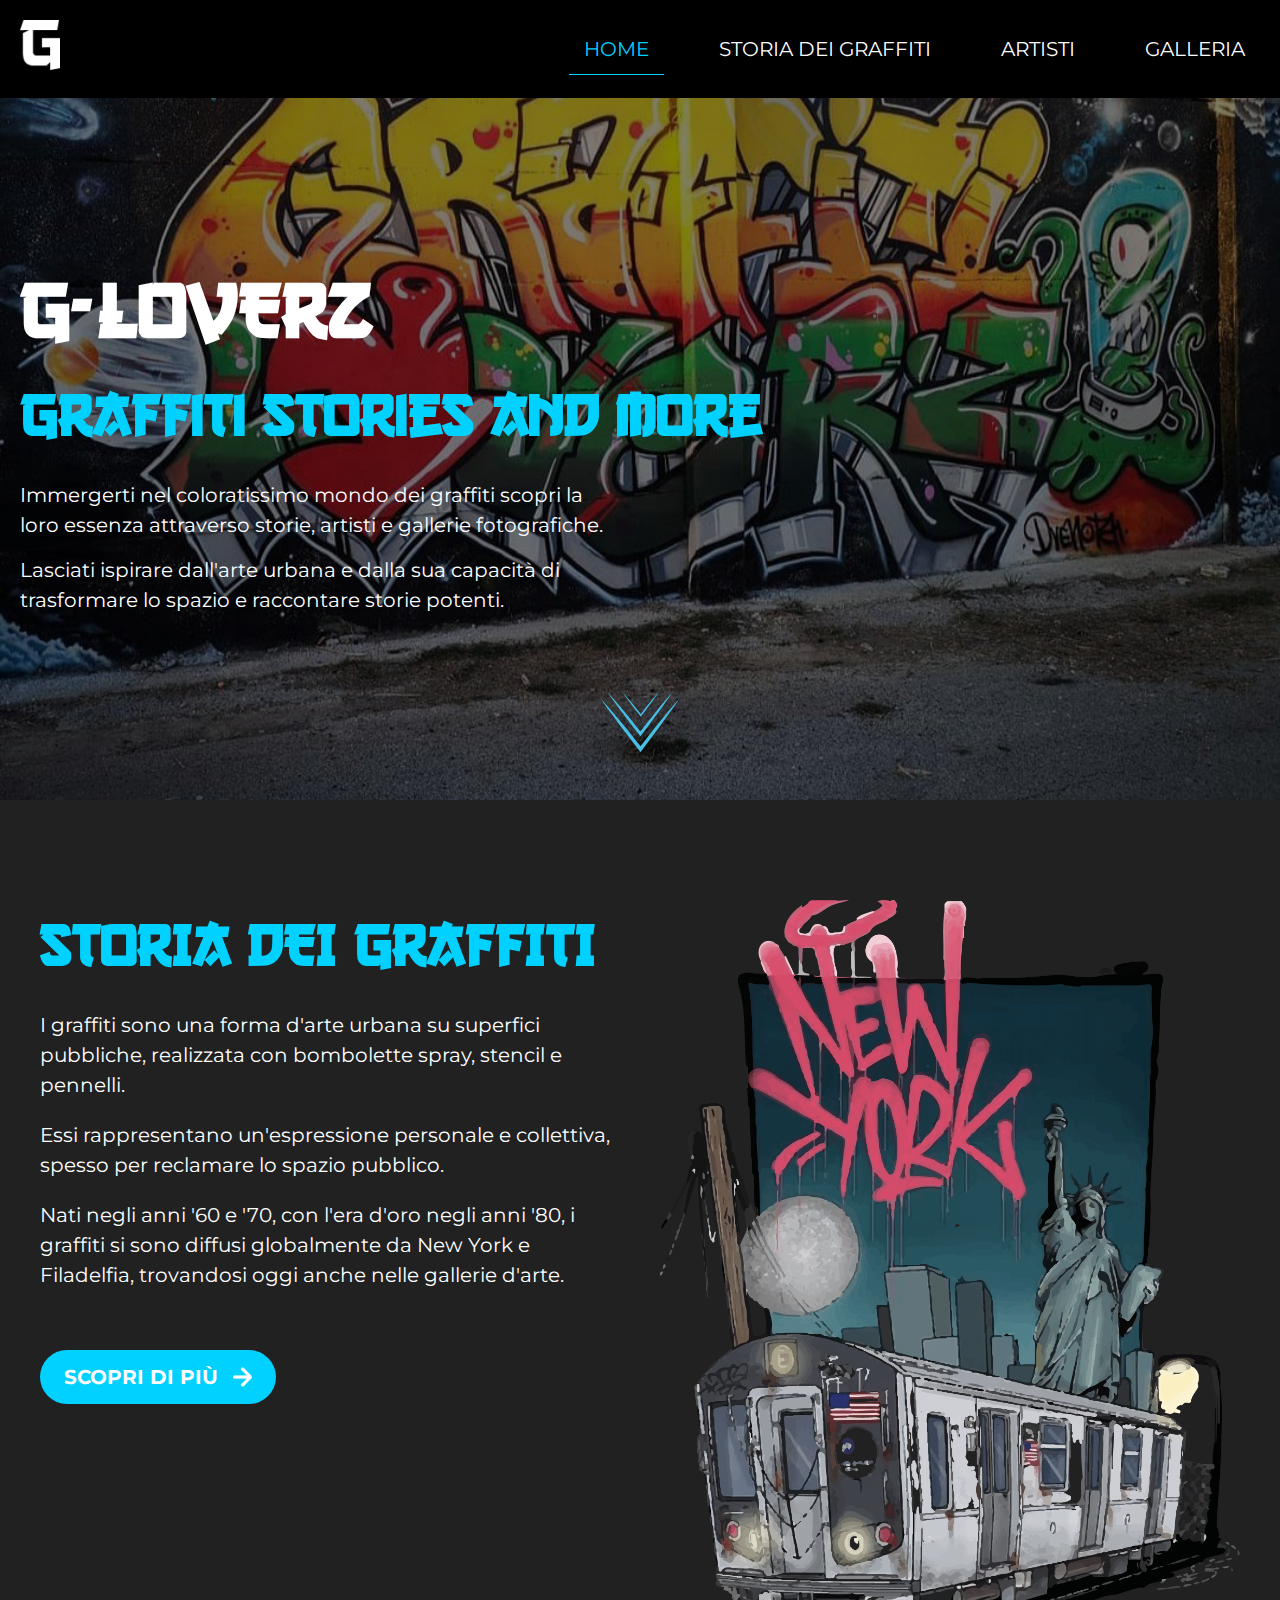
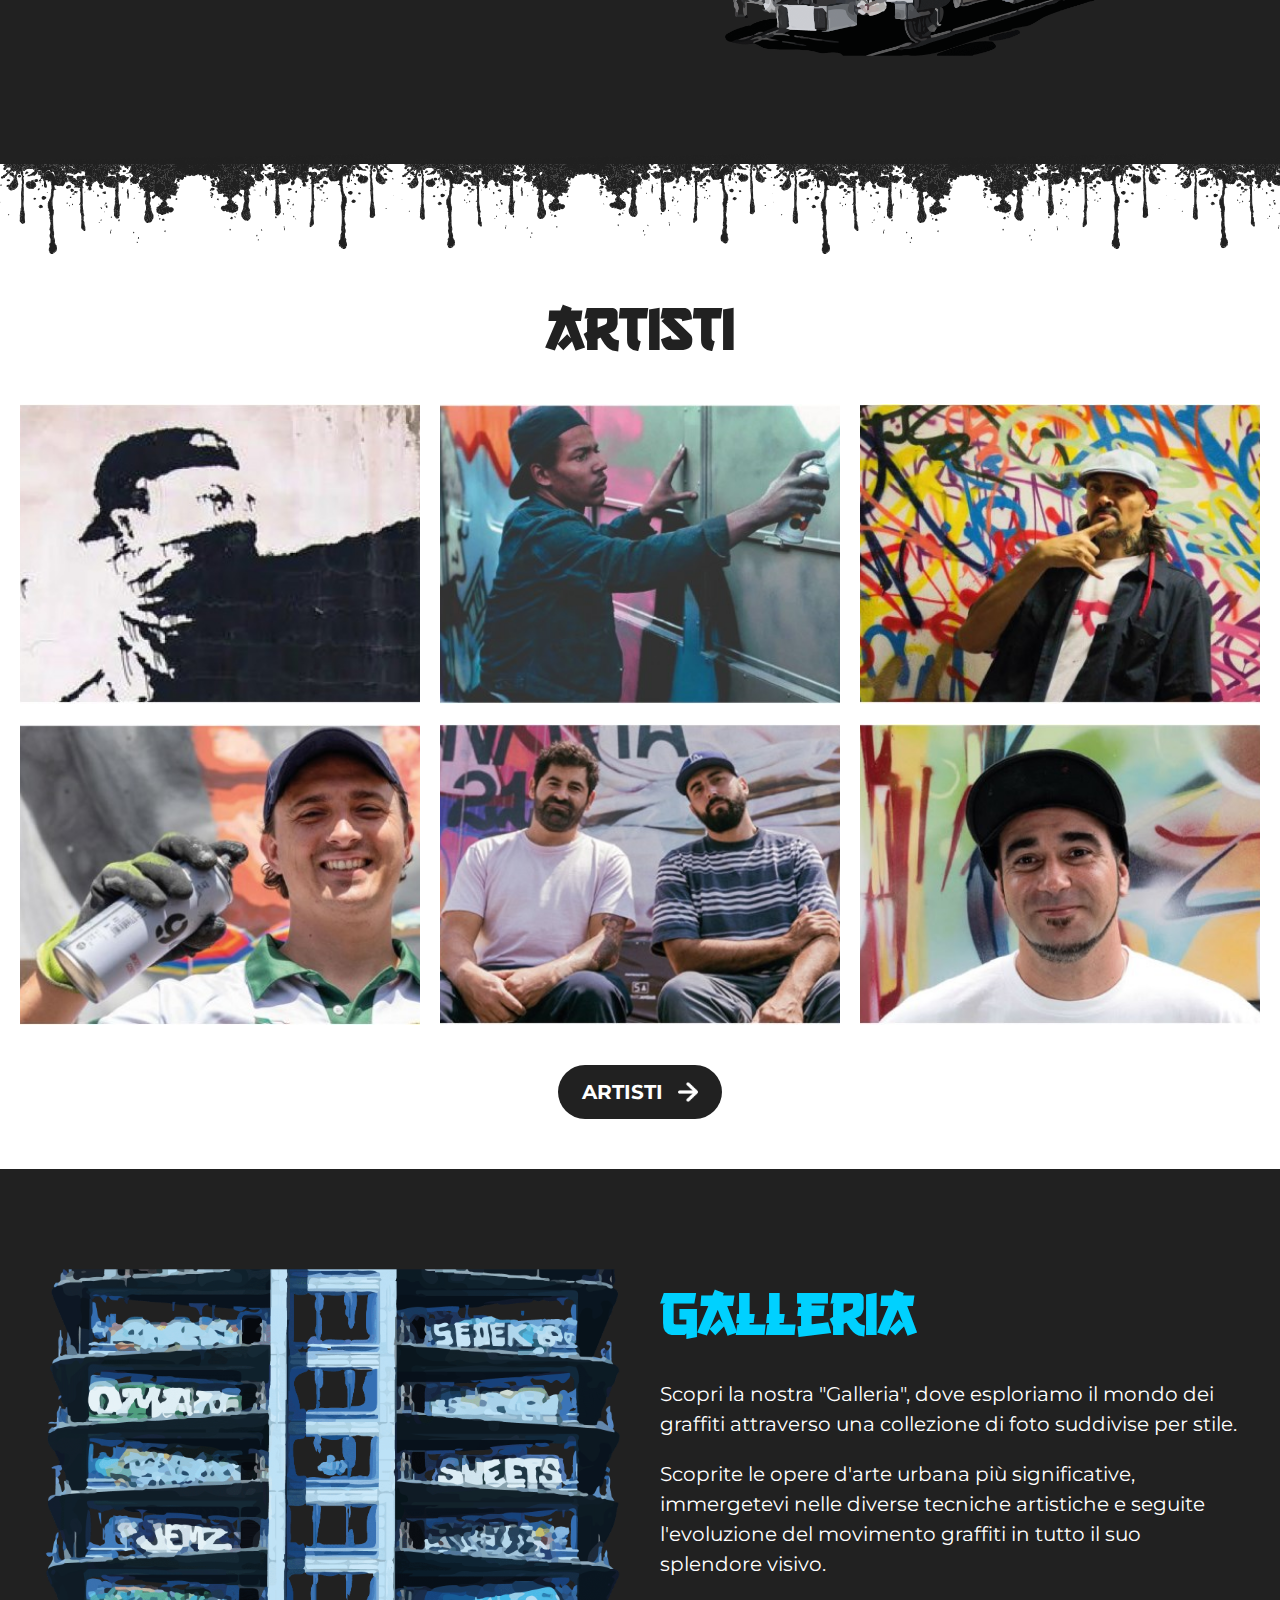
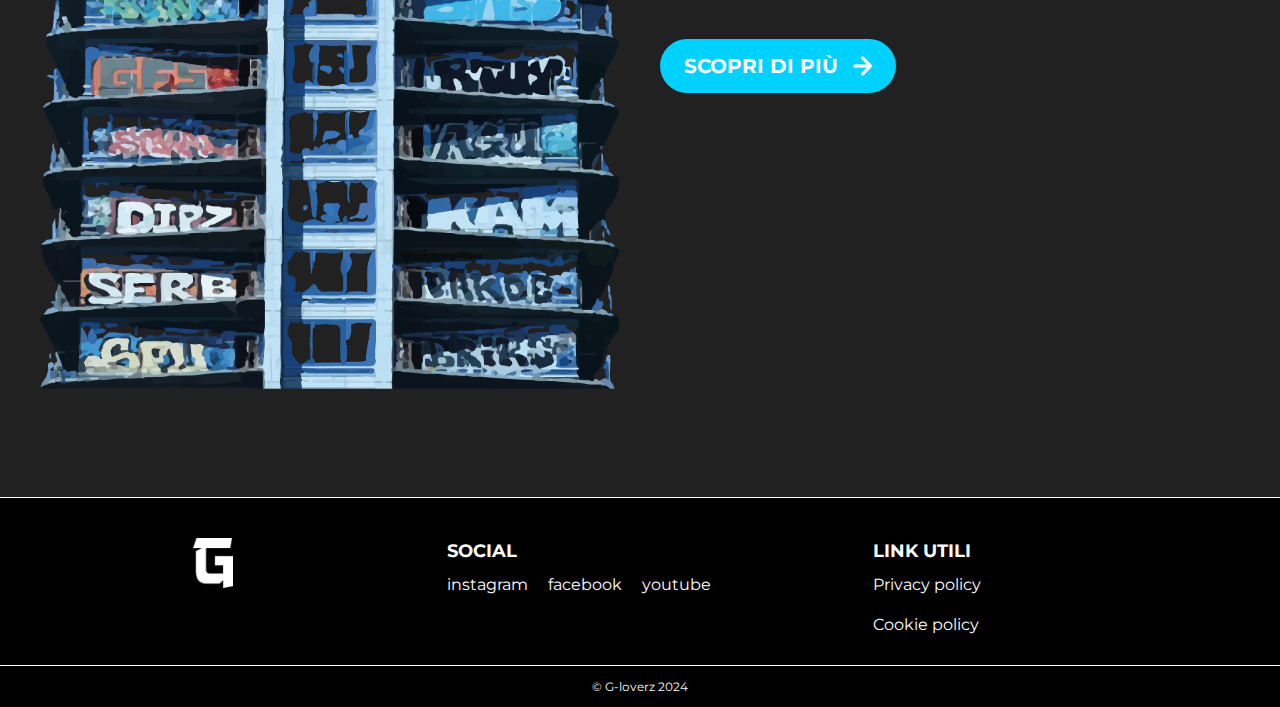
==== commit 64af0b7b: "modifiche finali" ====
--- a/index.html
+++ b/index.html
@@ -28,9 +28,9 @@
                         <li class="menu-item"><a href="galleria.html">Galleria</a></li>
                     </ul>
                 </nav>
-                <span class="hamburger">
+                <a href="javascript:void(0)" class="hamburger">
                     <img src="img/uil_bars.png" onclick="openNav()" alt="">
-                </span>
+                </a>
             </div>
         </div>
 
@@ -82,12 +82,12 @@
             <div class="container">
                 <h2 class="t-artisti">artisti</h2>
                 <div class="volti">
-                    <div><img src="img/home/banksy.jpg" alt=""></div>
-                    <div><img src="img/home/dondi.jpg" alt=""></div>
-                    <div><img src="img/home/flycat.jpg" alt=""></div>
-                    <div><img src="img/home/jorit.jpg" alt=""></div>
-                    <div><img src="img/home/pichiavo.jpg" alt=""></div>
-                    <div><img src="img/home/wany.jpg" alt=""></div>
+                    <div> <a href="banksy.html"><img src="img/home/banksy.jpg" alt=""></a></div>
+                    <div><a href="dondi.html"><img src="img/home/dondi.jpg" alt=""></a></div>
+                    <div><a href="flycat.html"><img src="img/home/flycat.jpg" alt=""></a></div>
+                    <div><a href="jorit.html"><img src="img/home/jorit.jpg" alt=""></a></div>
+                    <div><a href="pichiavo.html"><img src="img/home/pichiavo.jpg" alt=""></a></div>
+                    <div><a href="wany.html"><img src="img/home/wany.jpg" alt=""></a></div>
                 </div>
                 <div class="button-center">
                     <a class="button black" href="artisti.html"> <span>artisti</span> <img src="img/home/Vector.png"
--- a/css/style.css
+++ b/css/style.css
@@ -166,7 +166,7 @@
 
 @keyframes floating {
     from {
-        trannsform: translateY(0)
+        transform: translateY(0)
     }
 
     to {
@@ -298,6 +298,7 @@
     font-family: 'montserrat', sans-serif;
     text-transform: uppercase;
     color: #fff;
+    font-size: 18px;
 
 }
 
@@ -323,6 +324,7 @@
 
 footer ul {
     list-style: none;
+   font-size: 16px;
 }
 
 .social-icons {
@@ -332,6 +334,7 @@
  .link-utili a {
     padding: 8px 0;
     display: block; 
+    font-size: 16px;
     
 
  }
@@ -340,6 +343,7 @@
     padding: 8px 0;
     display: block;
     margin-right: 20px;
+    font-size: 16px;
 }
 
 
@@ -349,6 +353,7 @@
     text-align: center;
     color: #fff;
     padding: 10px 0 !important;
+    font-size: 14px;
 }
 
 footer .copyright p {
@@ -378,7 +383,8 @@
     position: absolute;
     bottom: 0;
     left: 5%;
-    height: ;
+    width: 350px;
+
 
 
 }
@@ -403,14 +409,15 @@
 
 .artista .image {
     height: 300px;
-    width: 300px;
-    width: 100%;
+    width: 100%;
+   
 }
 
 .artista .image img {
     width: 100%;
     height: 100%;
     object-fit: cover;
+    border-bottom: 13px solid #000;
 
 }
 
@@ -418,7 +425,9 @@
     background-color: #000;
     color: #fff;
     text-align: center;
-    padding: 20px;
+    border-bottom: 13px solid #000;
+   
+
 
 }
 
@@ -437,6 +446,10 @@
 
 /* pagina artista dedicata */
 
+.pb-50 {
+    padding-bottom: 50px;
+}
+
 
 #paginaartista .s-uno {
     min-height: 550px;
@@ -445,22 +458,71 @@
     justify-content: center;
     align-items: flex-end;
     overflow: hidden;
-}
-
-
-.col-5 {
-    width: 50%;
-    padding: 20px;
+    padding-top: 100px;
+    
+}
+
+
+.relative{
     position: relative;
 }
 
-.busto {
-    position: absolute;
+
+
+  .busto {
+   position: absolute;
     bottom: -10px;
     max-width: 100%;
-    left: 50%;
-    margin-left: -200px;
-
+    left: 30%;
+    /* margin-left: -200px; */
+}
+
+
+.align-items-center{
+    align-items: center;
+}
+     
+.busto-m{
+    width: 300px;
+    height: 300px;
+    border-radius: 50%;
+    border: 4px solid #00D1FF;
+    display: block;
+    overflow: hidden;
+    background-position: center center;
+    background-size: cover;
+    background-repeat: no-repeat;
+   margin: 0 auto;
+}
+
+
+.mr-wany{
+    background-image: url('../img/busto-wany.png')
+}
+
+.flycat{
+    background-image: url('../img/busto-fly.png')
+}
+
+.jorit {
+    background-image: url('../img/busto-jorit.png')
+}
+
+
+.banksy{
+    background-image: url('../img/busto-banksy.png')
+
+}
+
+
+
+.dondi{
+    background-image: url('../img/busto-dondi.png')
+}
+
+
+.pichiavo{
+    background-image: url('../img/busto-pichiavo.png')
 }
 
 .busto img {
@@ -528,6 +590,8 @@
     line-height: 1.5;
 }
 
+
+
 .badge p {
     padding: 0
 }
@@ -571,6 +635,7 @@
     padding: 12px 20px;
     width: 300px;
     text-align: center;
+    cursor: pointer;
 
 
 
@@ -588,6 +653,7 @@
 
 .galleria .image {
     height: 400px;
+    position: relative;
 
 }
 
@@ -595,6 +661,16 @@
     height: 100%;
     width: 100%;
     object-fit: cover;
+    cursor: pointer;
+}
+
+ .galleria .descrizione {
+    background-color: #000;
+    position: absolute;
+    bottom: 0;
+    padding: 20px;
+    width: 100%;
+    font-size: 16px;
 }
 
 .hide {
@@ -685,9 +761,9 @@
 
 .close-btn {
     position: absolute;
-    font-size: 32px;
-    right: 30px;
-    top: 30px;
+    font-size: 50px;
+    right: 18px;
+    top: 5px;
 
 }
 
@@ -706,10 +782,11 @@
     justify-content: center;
     position: relative;
     isolation: isolate;
-
-}
-
-#pagina-storia .w5 {
+    
+
+}
+
+#pagina-storia #w5 {
    background-color: #212121;
    color: #fff;
    padding: 50px 0;
@@ -726,7 +803,7 @@
     z-index: -1;
 }
 
-.w5 h2 {
+#w5 h2 {
     color: #00D1FF;
     font-size: 40px;
 
@@ -762,6 +839,8 @@
 .w-space p {
     margin-bottom: 30px;
 }
+
+
 
 
 /* responsive */
@@ -808,6 +887,15 @@
     font-size: 40px;
 }
 
+.artist-name {
+    font-size: 50px;
+}
+
+.titolo-descrizione {
+font-size: 50px;
+}
+
+
 footer .logo {
     text-align: left;
 }
@@ -840,6 +928,9 @@
     font-size: 40px;
 }
 
+.oreder-m {
+ order: 2;
+}
 
 .filtri li {
     width: 100%;
@@ -851,7 +942,15 @@
 }
 
 .cover h2 {
-    font-size: 40px;
-}
+    font-size: 32px;
+}
+
+#paginaartista .s-uno {
+    padding-top: 100px;
+}
+
+
+
+
 
 }